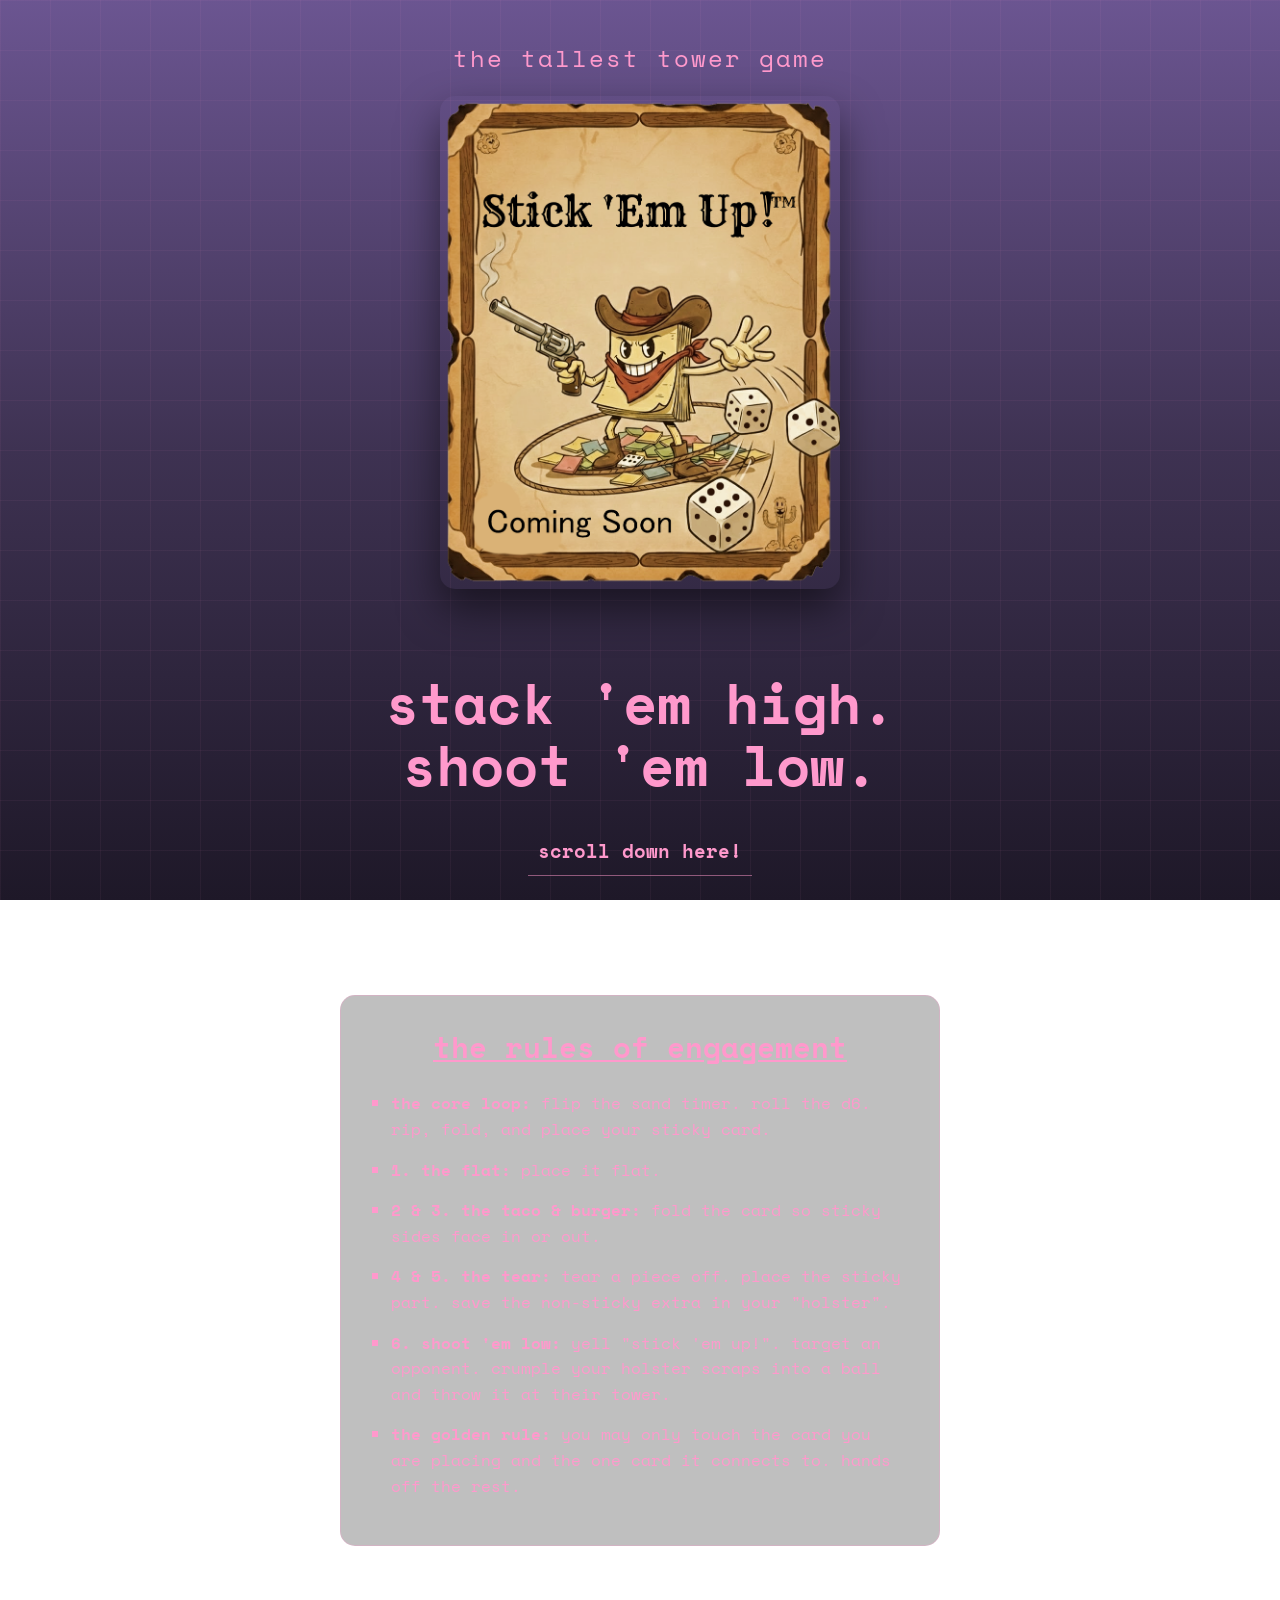
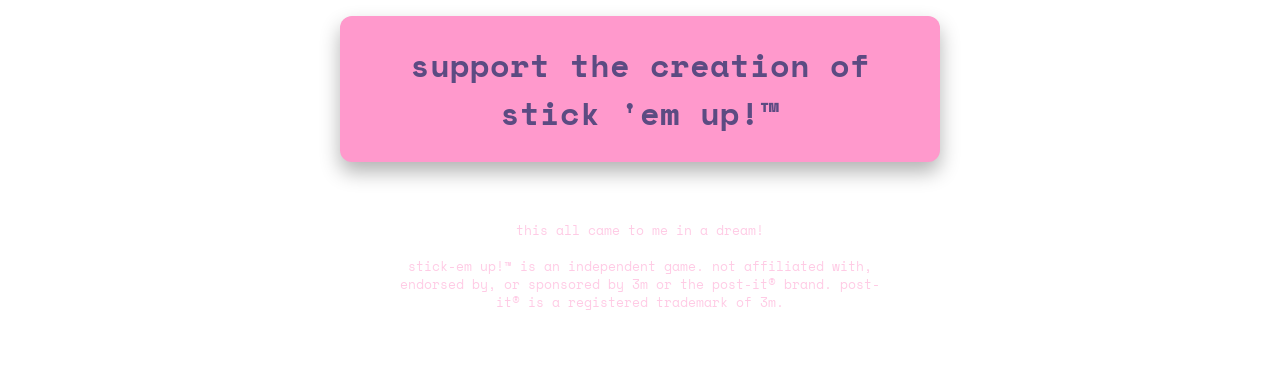
==== index.html @ 01d5fd23 "Update index.html" ====
<!DOCTYPE html>
<html lang="en">
<head>
    <meta charset="UTF-8">
    <meta name="viewport" content="width=device-width, initial-scale=1.0">
    <title>Stick-Em Up!™</title>
    
    <link rel="icon" type="image/png" href="favicon2.png?v=2">
    
    <meta property="og:title" content="Stick-Em Up!™">
    <meta property="og:description" content="stack 'em high. shoot 'em low. support the $1,000 build.">
    <meta property="og:image" content="https://stick-em-up-game.com/22222222222.png">
    <meta property="og:url" content="https://stick-em-up-game.com">
    <meta name="twitter:card" content="summary_large_image">
    <meta name="twitter:image" content="https://stick-em-up-game.com/22222222222.png">

    <link href="https://fonts.googleapis.com/css2?family=Space+Mono:wght@400;700&display=swap" rel="stylesheet">
    <style>
        /* Smooth scrolling behavior for the anchor link */
        html { scroll-behavior: smooth; }
        
        body {
            /* FIXED: Layering the grid ON TOP of the dark gradient */
            background: 
                linear-gradient(rgba(255, 153, 204, 0.05) 1px, transparent 1px),
                linear-gradient(90deg, rgba(255, 153, 204, 0.05) 1px, transparent 1px),
                linear-gradient(180deg, #6b5591 0%, #3e3252 50%, #1e1828 100%);
            background-size: 50px 50px, 50px 50px, 100% 100%;
            background-attachment: fixed; /* Keeps the background in place while scrolling */
            
            color: #ff99cc;
            font-family: 'Space Mono', monospace;
            margin: 0;
            padding: 0;
            text-align: center;
        }
        
        .page-section {
            display: flex;
            flex-direction: column;
            align-items: center;
            justify-content: center;
            min-height: 100vh;
            width: 100%;
            padding: 40px 20px;
            box-sizing: border-box;
            background: transparent; 
        }

        .container { max-width: 600px; width: 100%; position: relative; z-index: 1; }
        
        .tagline { font-size: 1.5rem; letter-spacing: 2px; margin-bottom: 20px; text-transform: lowercase; }
        .poster { max-width: 400px; width: 90%; border-radius: 15px; box-shadow: 0 20px 40px rgba(0,0,0,0.5); margin-bottom: 40px; }
        
        h1 { font-size: clamp(2rem, 8vw, 3.5rem); line-height: 1.1; margin-bottom: 40px; text-transform: lowercase; }
        
        .look-down {
            color: #ff99cc;
            padding: 10px;
            font-size: 1.2rem;
            text-decoration: none; 
            font-weight: bold;
            text-transform: lowercase;
            border-bottom: 1px solid rgba(255, 153, 204, 0.5); 
        }

        .donate-btn {
            background-color: #ff99cc;
            color: #5c4b82;
            padding: 25px 50px;
            border-radius: 12px;
            font-size: 2rem;
            text-decoration: none;
            font-weight: bold;
            text-transform: lowercase;
            box-shadow: 0 10px 20px rgba(0,0,0,0.3);
            margin-top: 40px;
            display: inline-block;
            transition: transform 0.2s ease;
        }
        .donate-btn:hover { transform: scale(1.05); }

        .rules-box {
            background: rgba(0, 0, 0, 0.25);
            border-radius: 15px;
            padding: 30px;
            text-align: left;
            margin-top: 50px; 
            margin-bottom: 30px;
            border: 1px solid rgba(255, 153, 204, 0.3);
            backdrop-filter: blur(5px); 
        }
        .rules-box h2 { margin-top: 0; text-align: center; font-size: 1.8rem; text-decoration: underline; }
        .rules-box ul { padding-left: 20px; font-size: 1rem; line-height: 1.6; }
        .rules-box li { margin-bottom: 15px; list-style-type: square; }
        
        .legal { font-size: 0.8rem; opacity: 0.5; max-width: 500px; margin: 60px auto 40px auto; line-height: 1.4; }
    </style>
</head>
<body>

    <div class="page-section">
        <div class="container">
            <div class="tagline">the tallest tower game</div>
            <img src="22222222222.png" alt="Stick-Em Up!" class="poster">
            <h1>stack 'em high.<br>shoot 'em low.</h1>
            <a href="#the-rules" class="look-down">scroll down here!</a>
        </div>
    </div>

    <div id="the-rules" class="page-section">
        <div class="container">
            
            <div class="rules-box">
                <h2>the rules of engagement</h2>
                <ul>
                    <li><strong>the core loop:</strong> flip the sand timer. roll the d6. rip, fold, and place your sticky card.</li>
                    <li><strong>1. the flat:</strong> place it flat.</li>
                    <li><strong>2 & 3. the taco & burger:</strong> fold the card so sticky sides face in or out.</li>
                    <li><strong>4 & 5. the tear:</strong> tear a piece off. place the sticky part. save the non-sticky extra in your "holster".</li>
                    <li><strong>6. shoot 'em low:</strong> yell "stick 'em up!". target an opponent. crumple your holster scraps into a ball and throw it at their tower.</li>
                    <li><strong>the golden rule:</strong> you may only touch the card you are placing and the one card it connects to. hands off the rest.</li>
                </ul>
            </div>

            <a href="https://www.paypal.com/donate/?hosted_button_id=58CCB878MAVX2" class="donate-btn">
                support the creation of Stick 'Em Up!™
            </a>

            <div class="legal">
                this all came to me in a dream!<br><br>
                stick-em up!™ is an independent game. not affiliated with, endorsed by, or sponsored by 3m or the post-it® brand. post-it® is a registered trademark of 3m.
            </div>

        </div>
    </div>

</body>
</html>
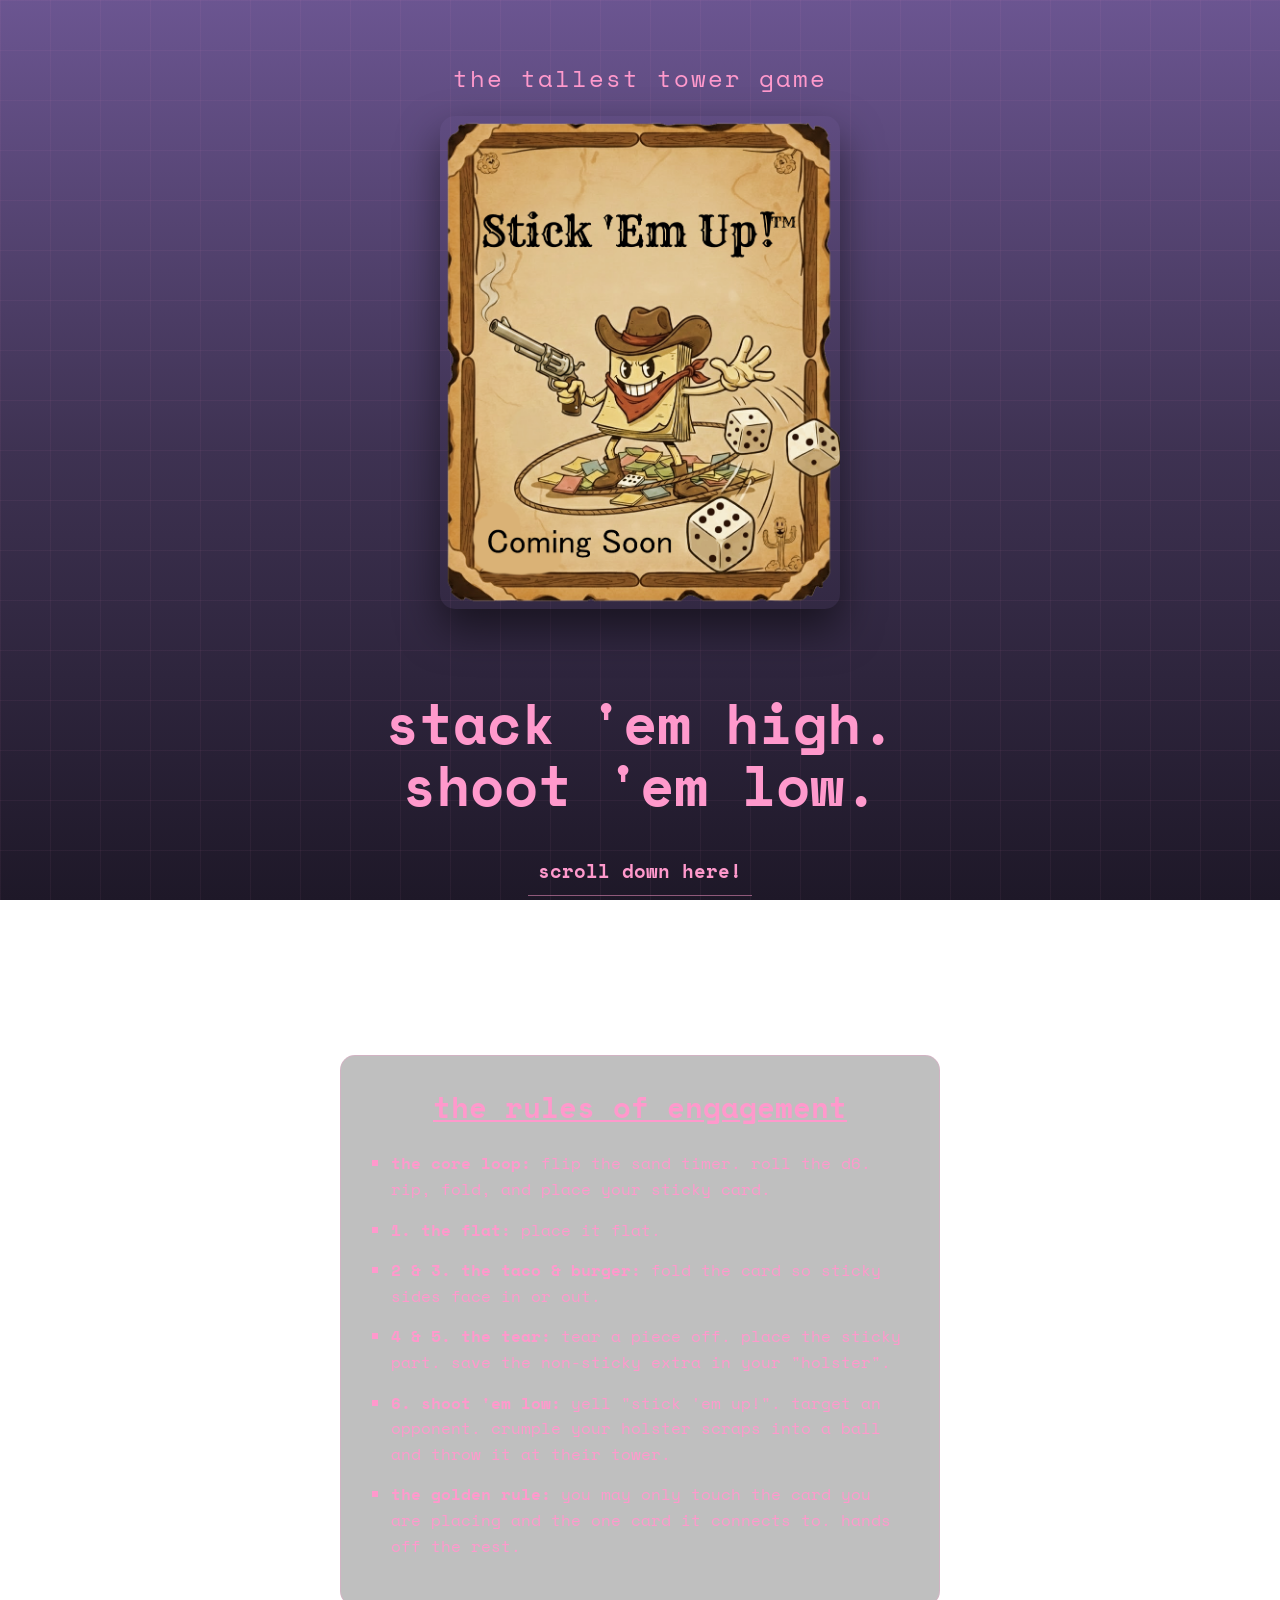
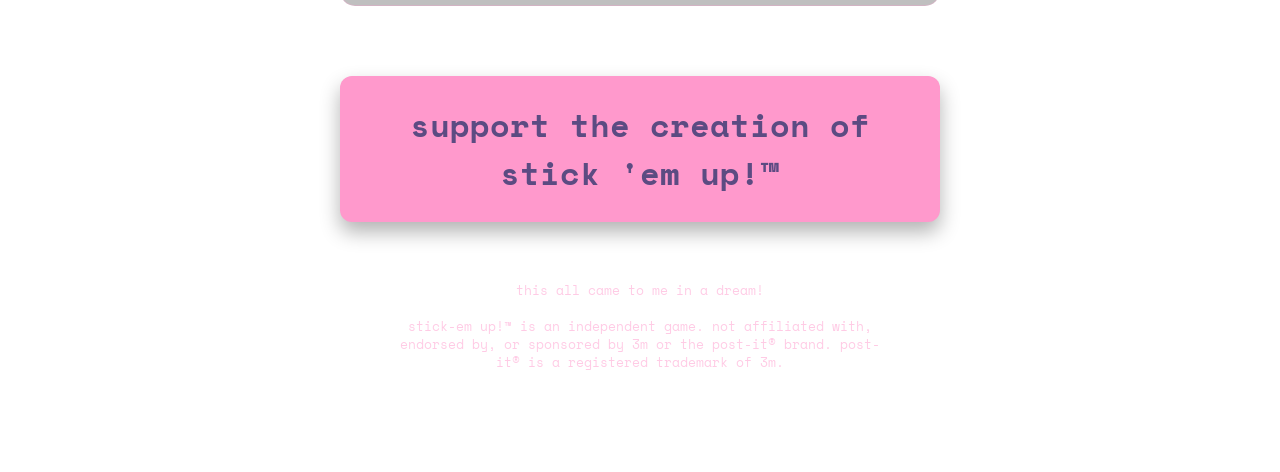
==== commit bdf44ac8: "Update index.html" ====
--- a/index.html
+++ b/index.html
@@ -39,12 +39,16 @@
             display: flex;
             flex-direction: column;
             align-items: center;
-            justify-content: center;
-            min-height: 100vh;
             width: 100%;
-            padding: 40px 20px;
+            padding: 60px 20px;
             box-sizing: border-box;
             background: transparent; 
+        }
+        
+        /* This makes ONLY the top section tall, removing the gap below */
+        .page-section:first-of-type {
+            min-height: 90vh;
+            justify-content: center;
         }
 
         .container { max-width: 600px; width: 100%; position: relative; z-index: 1; }
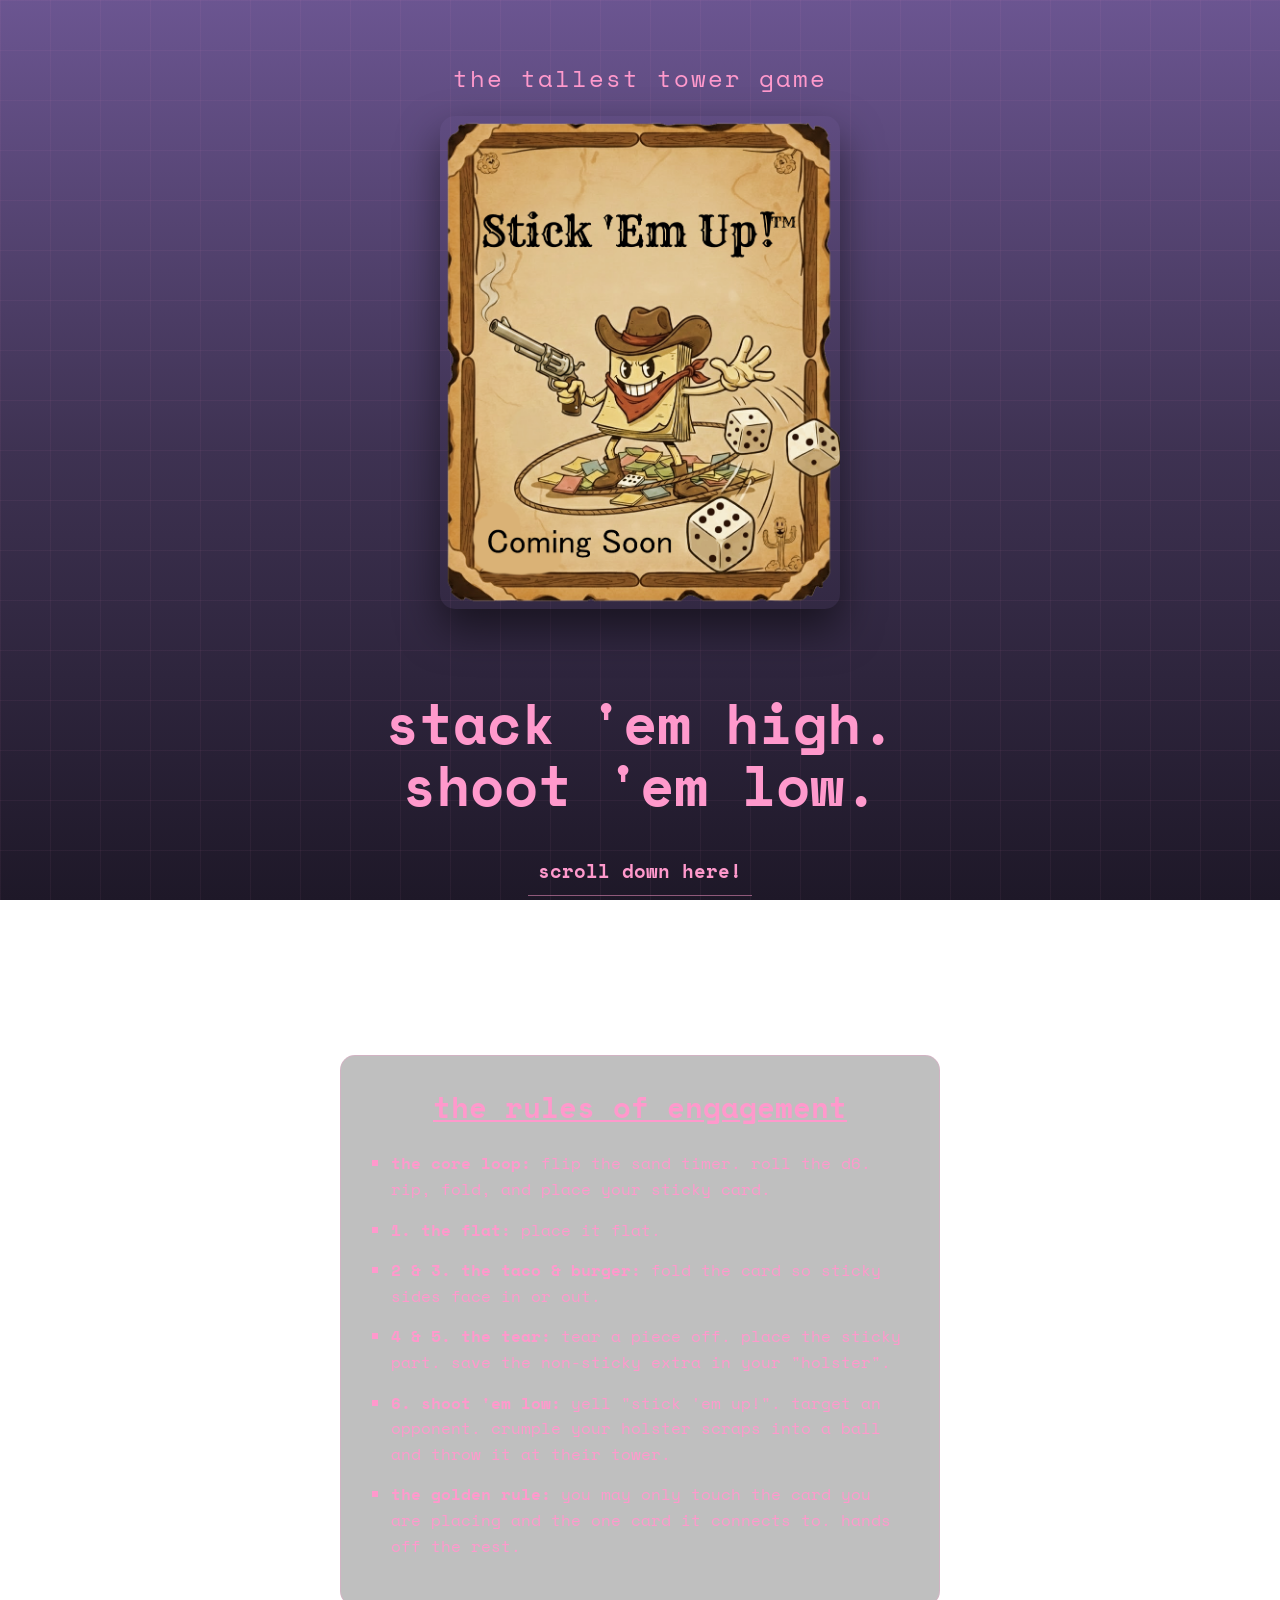
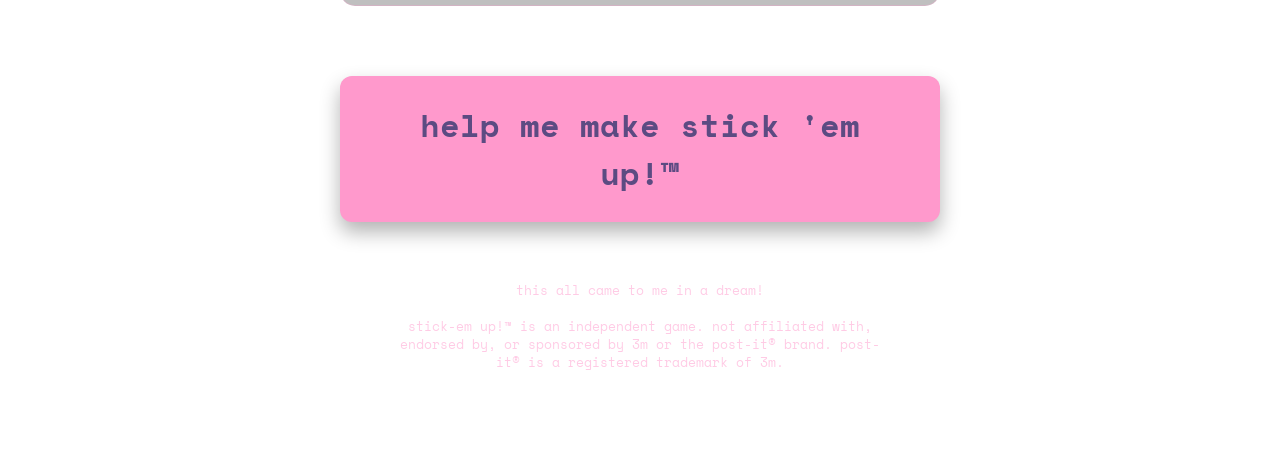
==== commit b3cbd78d: "Update index.html" ====
--- a/index.html
+++ b/index.html
@@ -128,7 +128,7 @@
             </div>
 
             <a href="https://www.paypal.com/donate/?hosted_button_id=58CCB878MAVX2" class="donate-btn">
-                support the creation of Stick 'Em Up!™
+                help me make Stick 'Em Up!™
             </a>
 
             <div class="legal">
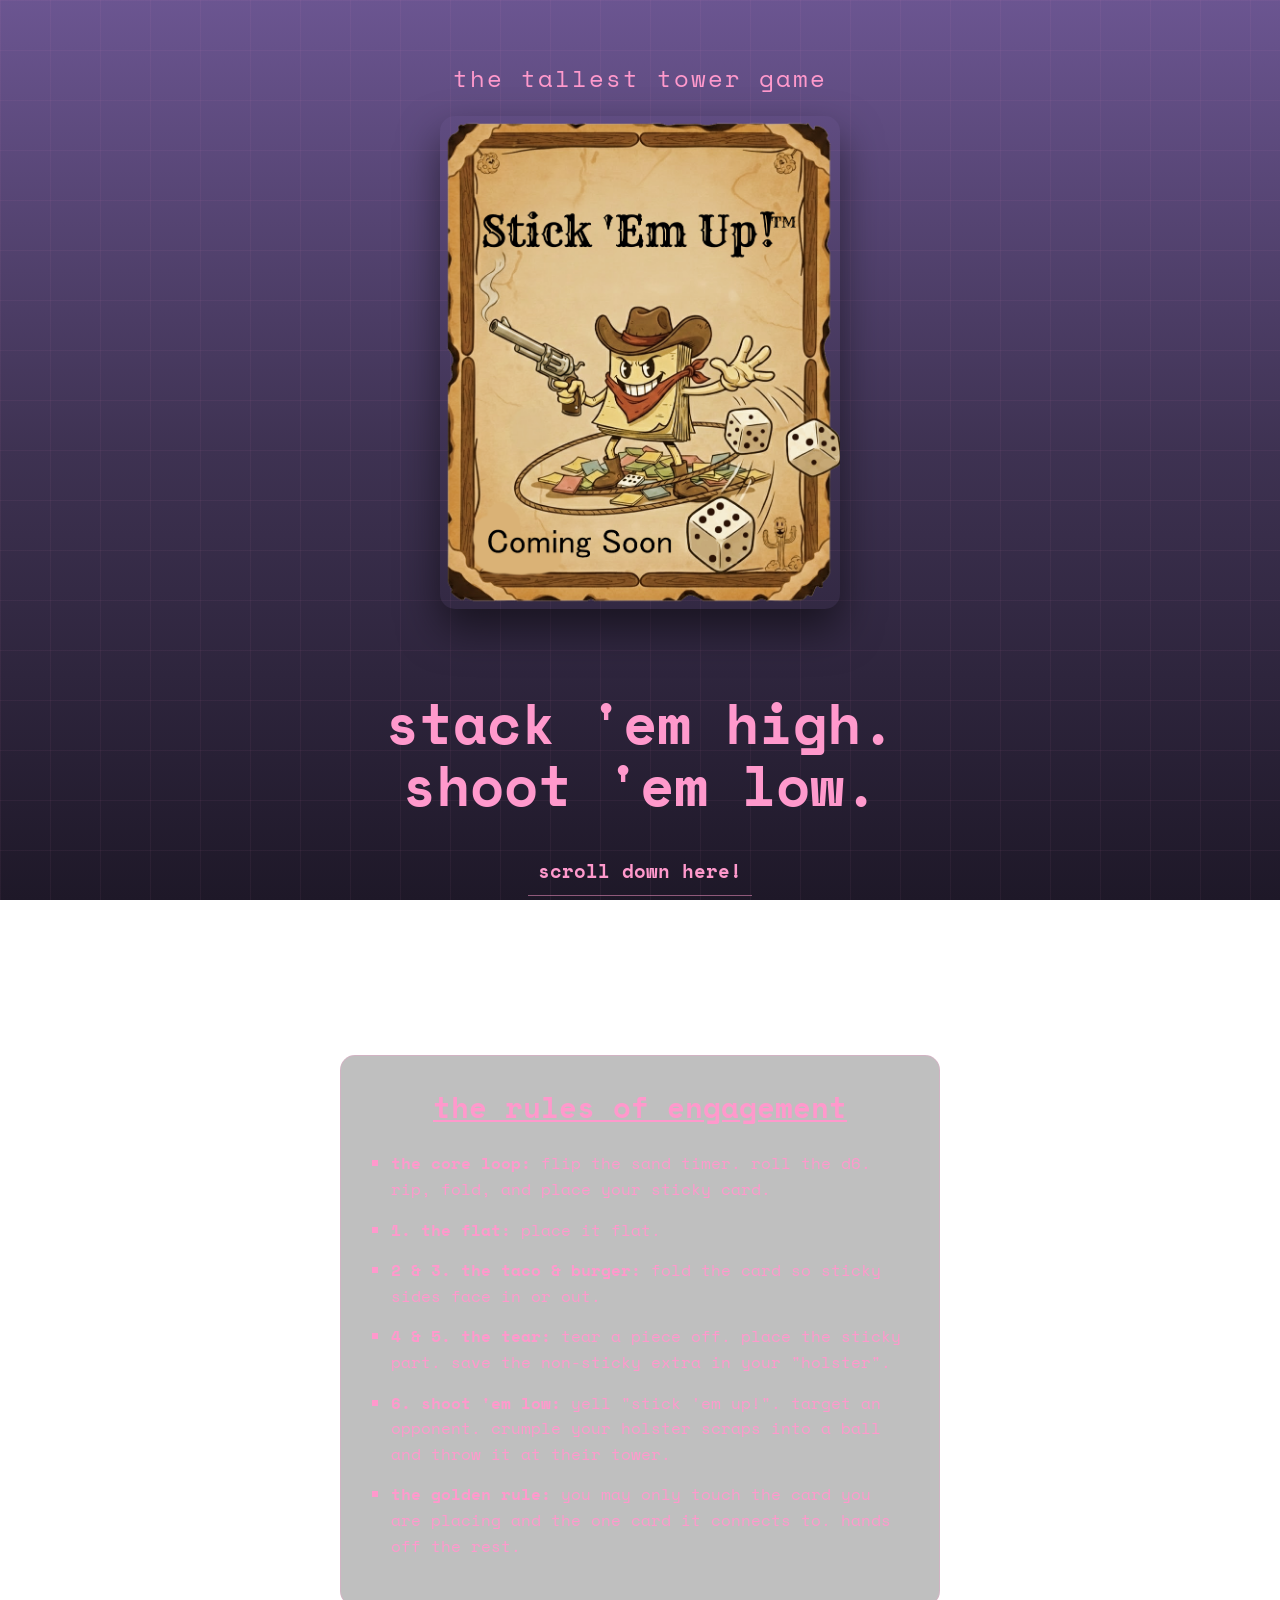
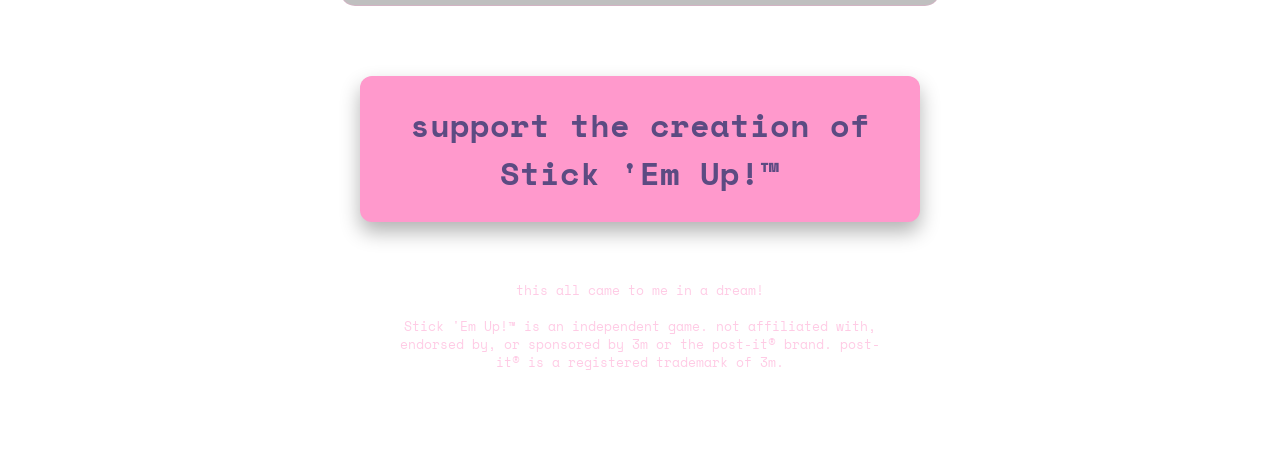
==== commit 14ecbff3: "Update index.html" ====
--- a/index.html
+++ b/index.html
@@ -3,11 +3,11 @@
 <head>
     <meta charset="UTF-8">
     <meta name="viewport" content="width=device-width, initial-scale=1.0">
-    <title>Stick-Em Up!™</title>
+    <title>Stick 'Em Up!™</title>
     
     <link rel="icon" type="image/png" href="favicon2.png?v=2">
     
-    <meta property="og:title" content="Stick-Em Up!™">
+    <meta property="og:title" content="Stick 'Em Up!™">
     <meta property="og:description" content="stack 'em high. shoot 'em low. support the $1,000 build.">
     <meta property="og:image" content="https://stick-em-up-game.com/22222222222.png">
     <meta property="og:url" content="https://stick-em-up-game.com">
@@ -20,7 +20,7 @@
         html { scroll-behavior: smooth; }
         
         body {
-            /* FIXED: Layering the grid ON TOP of the dark gradient */
+            /* Layering the grid ON TOP of the dark gradient */
             background: 
                 linear-gradient(rgba(255, 153, 204, 0.05) 1px, transparent 1px),
                 linear-gradient(90deg, rgba(255, 153, 204, 0.05) 1px, transparent 1px),
@@ -35,6 +35,7 @@
             text-align: center;
         }
         
+        /* FIXED GAP: Top section gets min-height, bottom section just hugs the content */
         .page-section {
             display: flex;
             flex-direction: column;
@@ -45,7 +46,6 @@
             background: transparent; 
         }
         
-        /* This makes ONLY the top section tall, removing the gap below */
         .page-section:first-of-type {
             min-height: 90vh;
             justify-content: center;
@@ -106,7 +106,7 @@
     <div class="page-section">
         <div class="container">
             <div class="tagline">the tallest tower game</div>
-            <img src="22222222222.png" alt="Stick-Em Up!" class="poster">
+            <img src="22222222222.png" alt="Stick 'Em Up!" class="poster">
             <h1>stack 'em high.<br>shoot 'em low.</h1>
             <a href="#the-rules" class="look-down">scroll down here!</a>
         </div>
@@ -127,13 +127,14 @@
                 </ul>
             </div>
 
-            <a href="https://www.paypal.com/donate/?hosted_button_id=58CCB878MAVX2" class="donate-btn">
-                help me make Stick 'Em Up!™
+            <a href="https://ko-fi.com/stickemupgame" target="_blank" class="donate-btn">
+                support the creation of<br>
+                <span style="text-transform: none;">Stick 'Em Up!™</span>
             </a>
 
             <div class="legal">
                 this all came to me in a dream!<br><br>
-                stick-em up!™ is an independent game. not affiliated with, endorsed by, or sponsored by 3m or the post-it® brand. post-it® is a registered trademark of 3m.
+                Stick 'Em Up!™ is an independent game. not affiliated with, endorsed by, or sponsored by 3m or the post-it® brand. post-it® is a registered trademark of 3m.
             </div>
 
         </div>
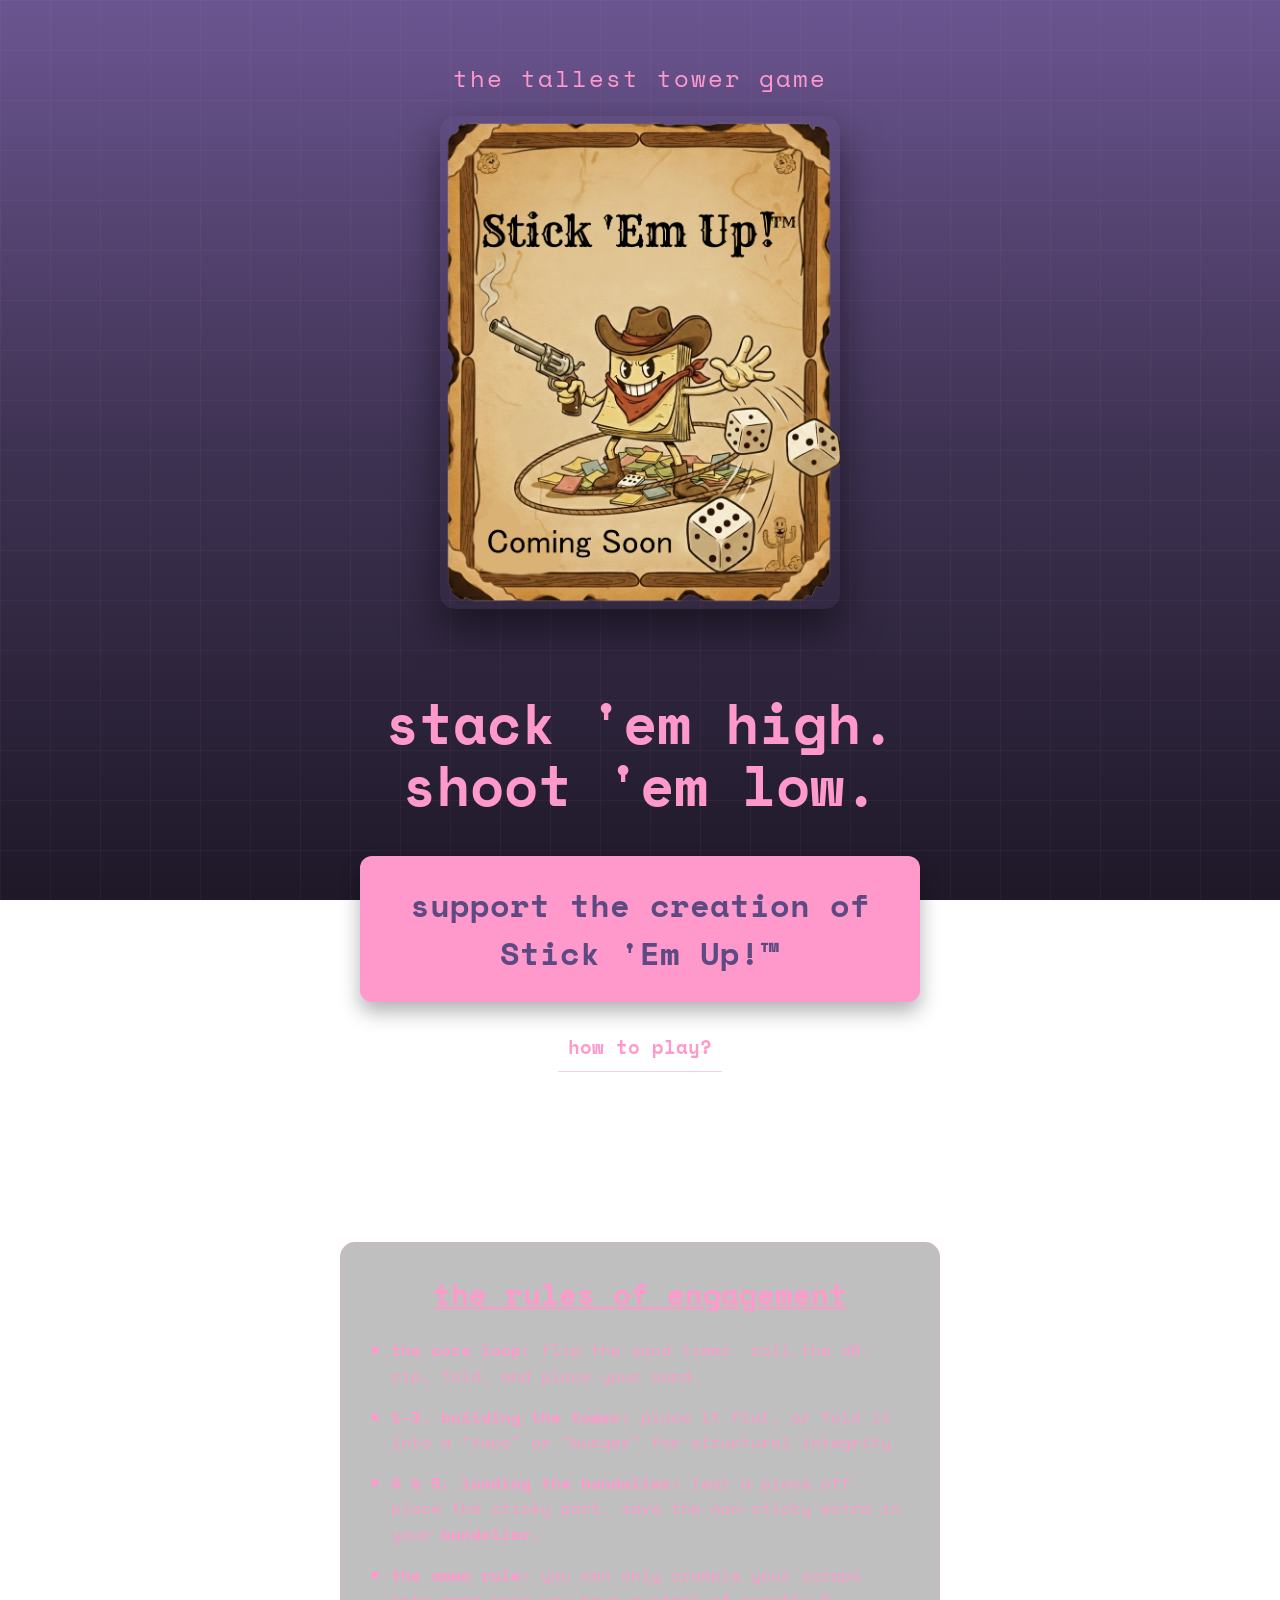
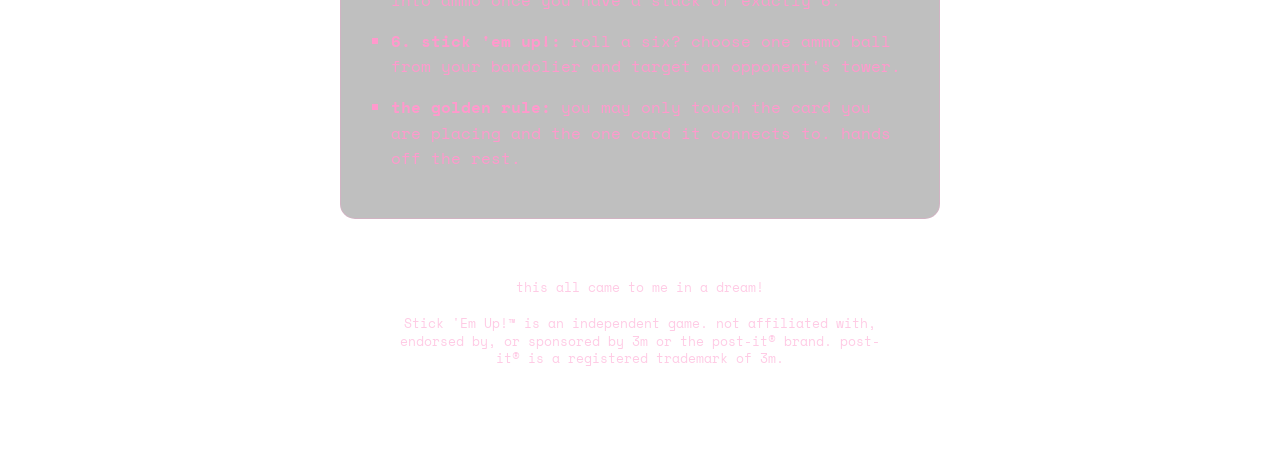
==== commit 87b5dd57: "Update index.html" ====
--- a/index.html
+++ b/index.html
@@ -5,7 +5,7 @@
     <meta name="viewport" content="width=device-width, initial-scale=1.0">
     <title>Stick 'Em Up!™</title>
     
-    <link rel="icon" type="image/png" href="favicon2.png?v=2">
+    <link rel="icon" type="image/png" href="favicon3.png?v=2">
     
     <meta property="og:title" content="Stick 'Em Up!™">
     <meta property="og:description" content="stack 'em high. shoot 'em low. support the $1,000 build.">
@@ -65,7 +65,9 @@
             text-decoration: none; 
             font-weight: bold;
             text-transform: lowercase;
-            border-bottom: 1px solid rgba(255, 153, 204, 0.5); 
+            border-bottom: 1px solid rgba(255, 153, 204, 0.5);
+            margin-top: 20px;
+            display: inline-block;
         }
 
         .donate-btn {
@@ -78,7 +80,6 @@
             font-weight: bold;
             text-transform: lowercase;
             box-shadow: 0 10px 20px rgba(0,0,0,0.3);
-            margin-top: 40px;
             display: inline-block;
             transition: transform 0.2s ease;
         }
@@ -108,7 +109,13 @@
             <div class="tagline">the tallest tower game</div>
             <img src="22222222222.png" alt="Stick 'Em Up!" class="poster">
             <h1>stack 'em high.<br>shoot 'em low.</h1>
-            <a href="#the-rules" class="look-down">scroll down here!</a>
+            
+            <a href="https://ko-fi.com/stickemupgame" target="_blank" class="donate-btn">
+                support the creation of<br>
+                <span style="text-transform: none;">Stick 'Em Up!™</span>
+            </a>
+            <br>
+            <a href="#the-rules" class="look-down">how to play?</a>
         </div>
     </div>
 
@@ -118,19 +125,14 @@
             <div class="rules-box">
                 <h2>the rules of engagement</h2>
                 <ul>
-                    <li><strong>the core loop:</strong> flip the sand timer. roll the d6. rip, fold, and place your sticky card.</li>
-                    <li><strong>1. the flat:</strong> place it flat.</li>
-                    <li><strong>2 & 3. the taco & burger:</strong> fold the card so sticky sides face in or out.</li>
-                    <li><strong>4 & 5. the tear:</strong> tear a piece off. place the sticky part. save the non-sticky extra in your "holster".</li>
-                    <li><strong>6. shoot 'em low:</strong> yell "stick 'em up!". target an opponent. crumple your holster scraps into a ball and throw it at their tower.</li>
+                    <li><strong>the core loop:</strong> flip the sand timer. roll the d6. rip, fold, and place your card.</li>
+                    <li><strong>1-3. building the tower:</strong> place it flat, or fold it into a "taco" or "burger" for structural integrity.</li>
+                    <li><strong>4 & 5. loading the bandolier:</strong> tear a piece off. place the sticky part. save the non-sticky extra in your <strong>bandolier</strong>.</li>
+                    <li><strong>the ammo rule:</strong> you can only crumple your scraps into ammo once you have a stack of exactly 6.</li>
+                    <li><strong>6. stick 'em up!:</strong> roll a six? choose one ammo ball from your bandolier and target an opponent's tower.</li>
                     <li><strong>the golden rule:</strong> you may only touch the card you are placing and the one card it connects to. hands off the rest.</li>
                 </ul>
             </div>
-
-            <a href="https://ko-fi.com/stickemupgame" target="_blank" class="donate-btn">
-                support the creation of<br>
-                <span style="text-transform: none;">Stick 'Em Up!™</span>
-            </a>
 
             <div class="legal">
                 this all came to me in a dream!<br><br>
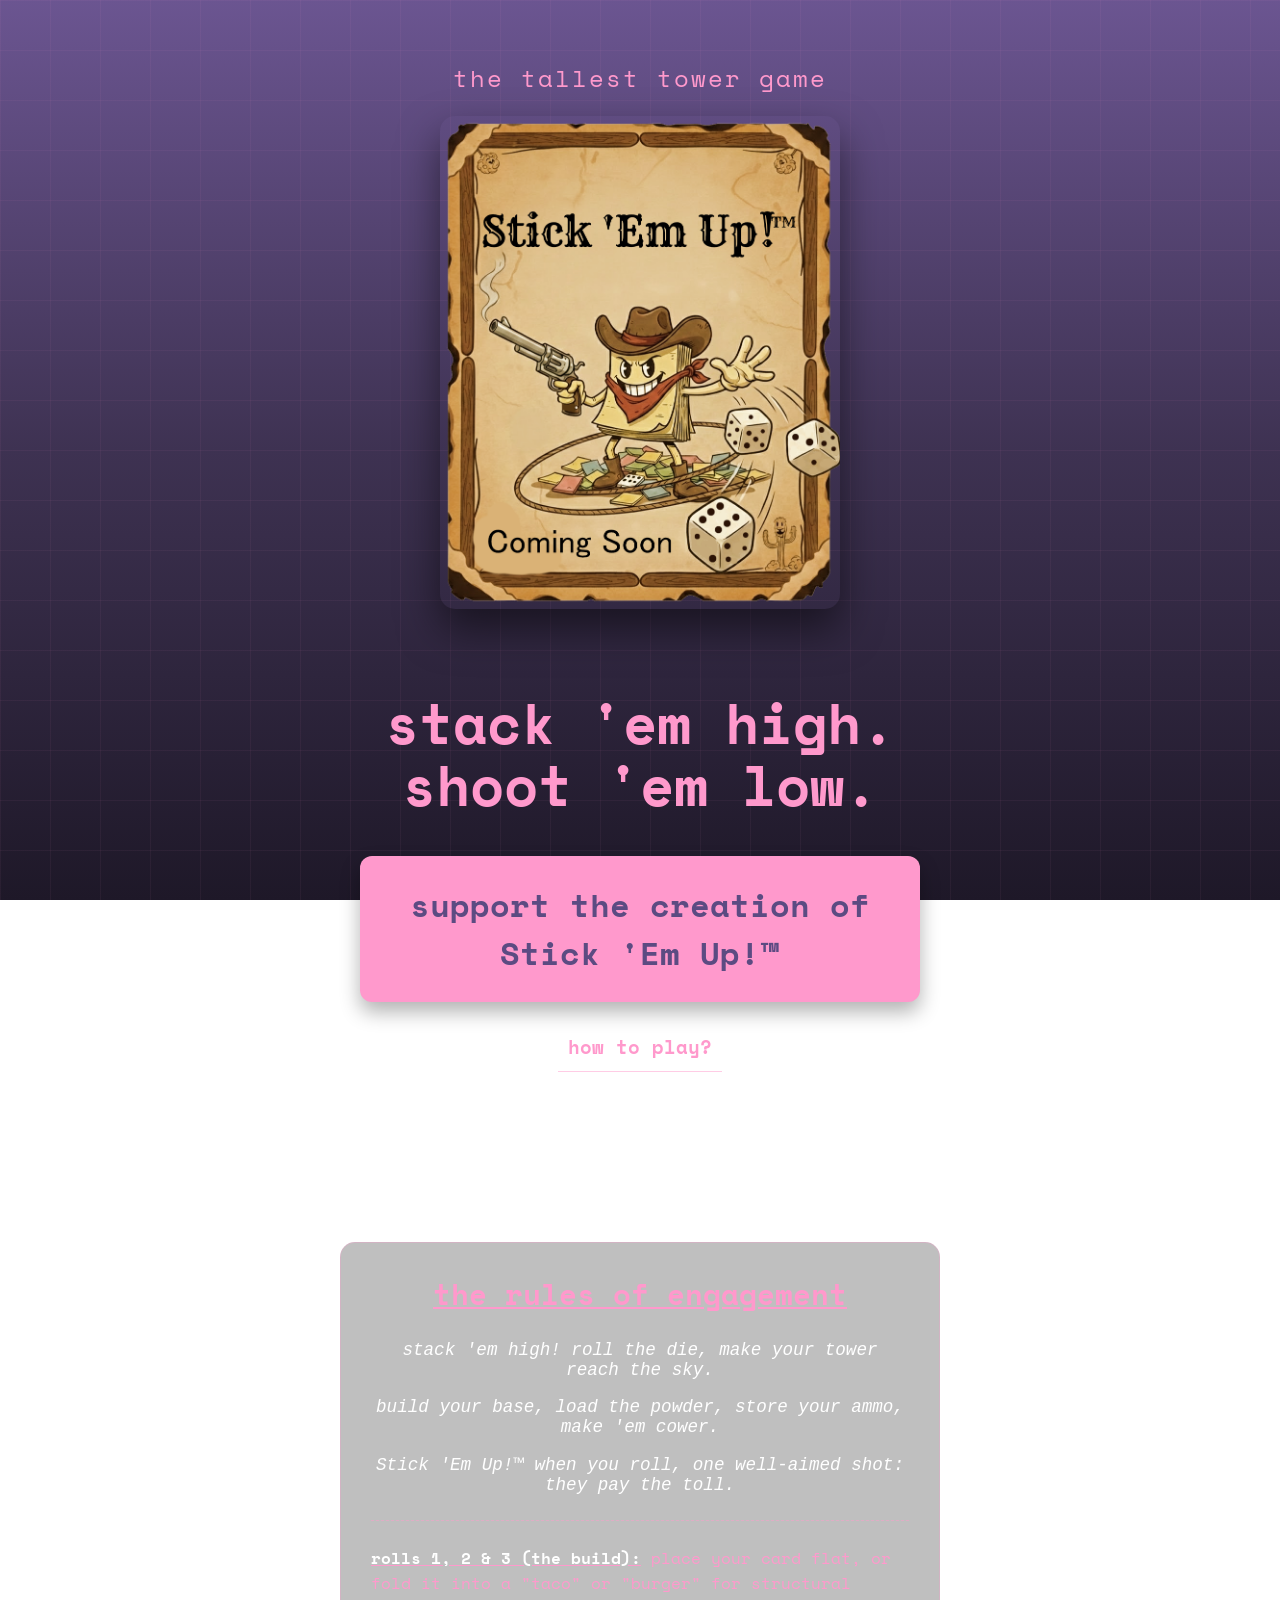
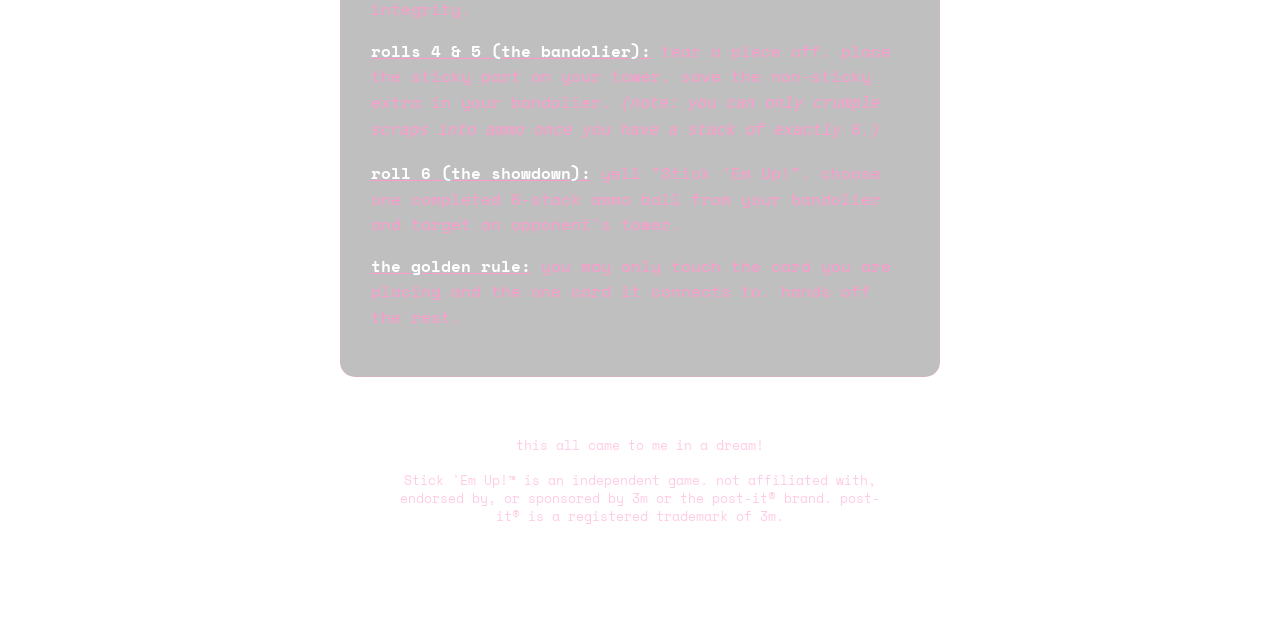
==== commit 6611d0df: "Update index.html" ====
--- a/index.html
+++ b/index.html
@@ -95,9 +95,16 @@
             border: 1px solid rgba(255, 153, 204, 0.3);
             backdrop-filter: blur(5px); 
         }
-        .rules-box h2 { margin-top: 0; text-align: center; font-size: 1.8rem; text-decoration: underline; }
-        .rules-box ul { padding-left: 20px; font-size: 1rem; line-height: 1.6; }
-        .rules-box li { margin-bottom: 15px; list-style-type: square; }
+        .rules-box h2 { margin-top: 0; text-align: center; font-size: 1.8rem; text-decoration: underline; margin-bottom: 25px; }
+        
+        /* NEW STYLES FOR THE REFINED RULES */
+        .rhyme-rules { margin-bottom: 25px; }
+        .rhyme-rules p { text-align: center; font-size: 1.1rem; font-style: italic; margin-bottom: 10px; color: #fff; }
+        
+        .rule-divider { border: 0; border-top: 1px dashed rgba(255, 153, 204, 0.5); margin: 25px 0; }
+        
+        .dice-rules p { margin-bottom: 15px; font-size: 1rem; line-height: 1.6; }
+        .dice-rules strong { color: #fff; text-decoration: underline; text-decoration-color: #ff99cc; }
         
         .legal { font-size: 0.8rem; opacity: 0.5; max-width: 500px; margin: 60px auto 40px auto; line-height: 1.4; }
     </style>
@@ -124,14 +131,21 @@
             
             <div class="rules-box">
                 <h2>the rules of engagement</h2>
-                <ul>
-                    <li><strong>the core loop:</strong> flip the sand timer. roll the d6. rip, fold, and place your card.</li>
-                    <li><strong>1-3. building the tower:</strong> place it flat, or fold it into a "taco" or "burger" for structural integrity.</li>
-                    <li><strong>4 & 5. loading the bandolier:</strong> tear a piece off. place the sticky part. save the non-sticky extra in your <strong>bandolier</strong>.</li>
-                    <li><strong>the ammo rule:</strong> you can only crumple your scraps into ammo once you have a stack of exactly 6.</li>
-                    <li><strong>6. stick 'em up!:</strong> roll a six? choose one ammo ball from your bandolier and target an opponent's tower.</li>
-                    <li><strong>the golden rule:</strong> you may only touch the card you are placing and the one card it connects to. hands off the rest.</li>
-                </ul>
+                
+                <div class="rhyme-rules">
+                    <p>stack 'em high! roll the die, make your tower reach the sky.</p>
+                    <p>build your base, load the powder, store your ammo, make 'em cower.</p>
+                    <p>Stick 'Em Up!™ when you roll, one well-aimed shot: they pay the toll.</p>
+                </div>
+
+                <hr class="rule-divider">
+
+                <div class="dice-rules">
+                    <p><strong>rolls 1, 2 & 3 (the build):</strong> place your card flat, or fold it into a "taco" or "burger" for structural integrity.</p>
+                    <p><strong>rolls 4 & 5 (the bandolier):</strong> tear a piece off. place the sticky part on your tower. save the non-sticky extra in your bandolier. <em>(note: you can only crumple scraps into ammo once you have a stack of exactly 6.)</em></p>
+                    <p><strong>roll 6 (the showdown):</strong> yell "Stick 'Em Up!". choose one completed 6-stack ammo ball from your bandolier and target an opponent's tower.</p>
+                    <p><strong>the golden rule:</strong> you may only touch the card you are placing and the one card it connects to. hands off the rest.</p>
+                </div>
             </div>
 
             <div class="legal">
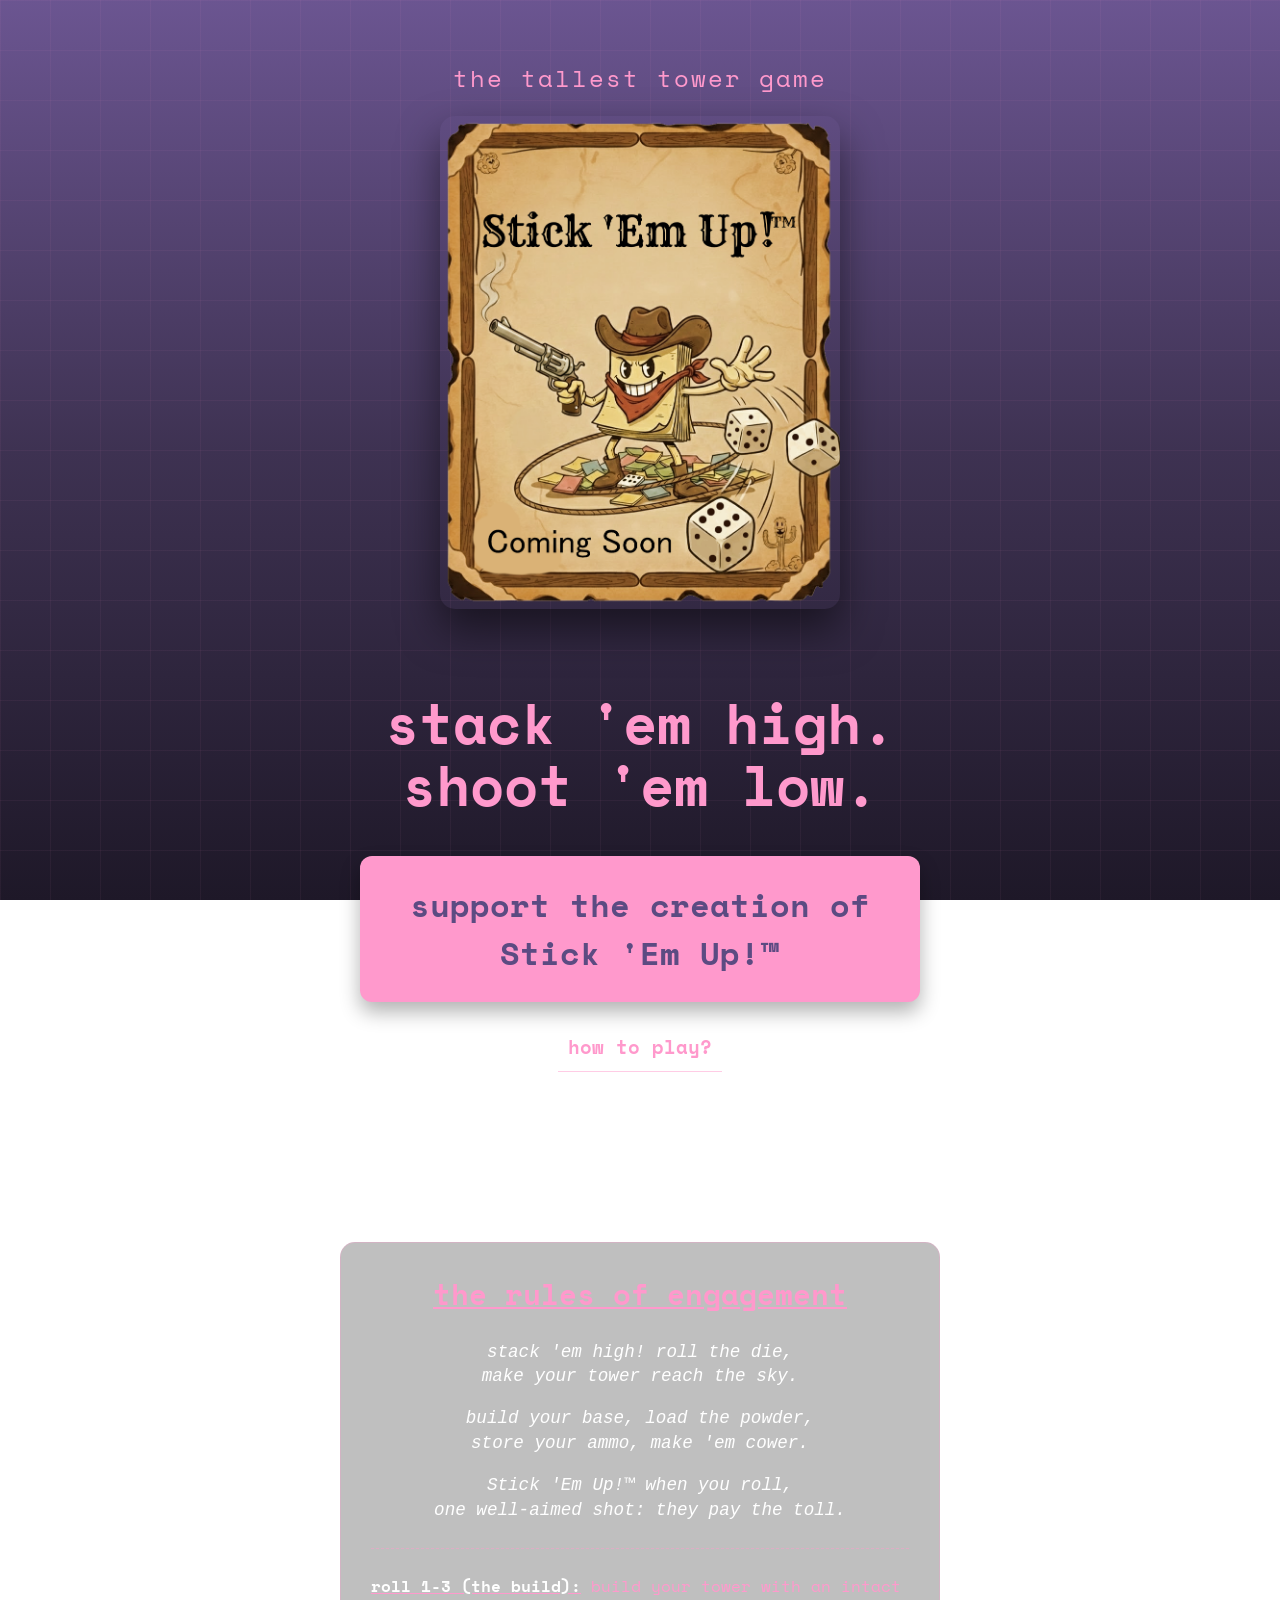
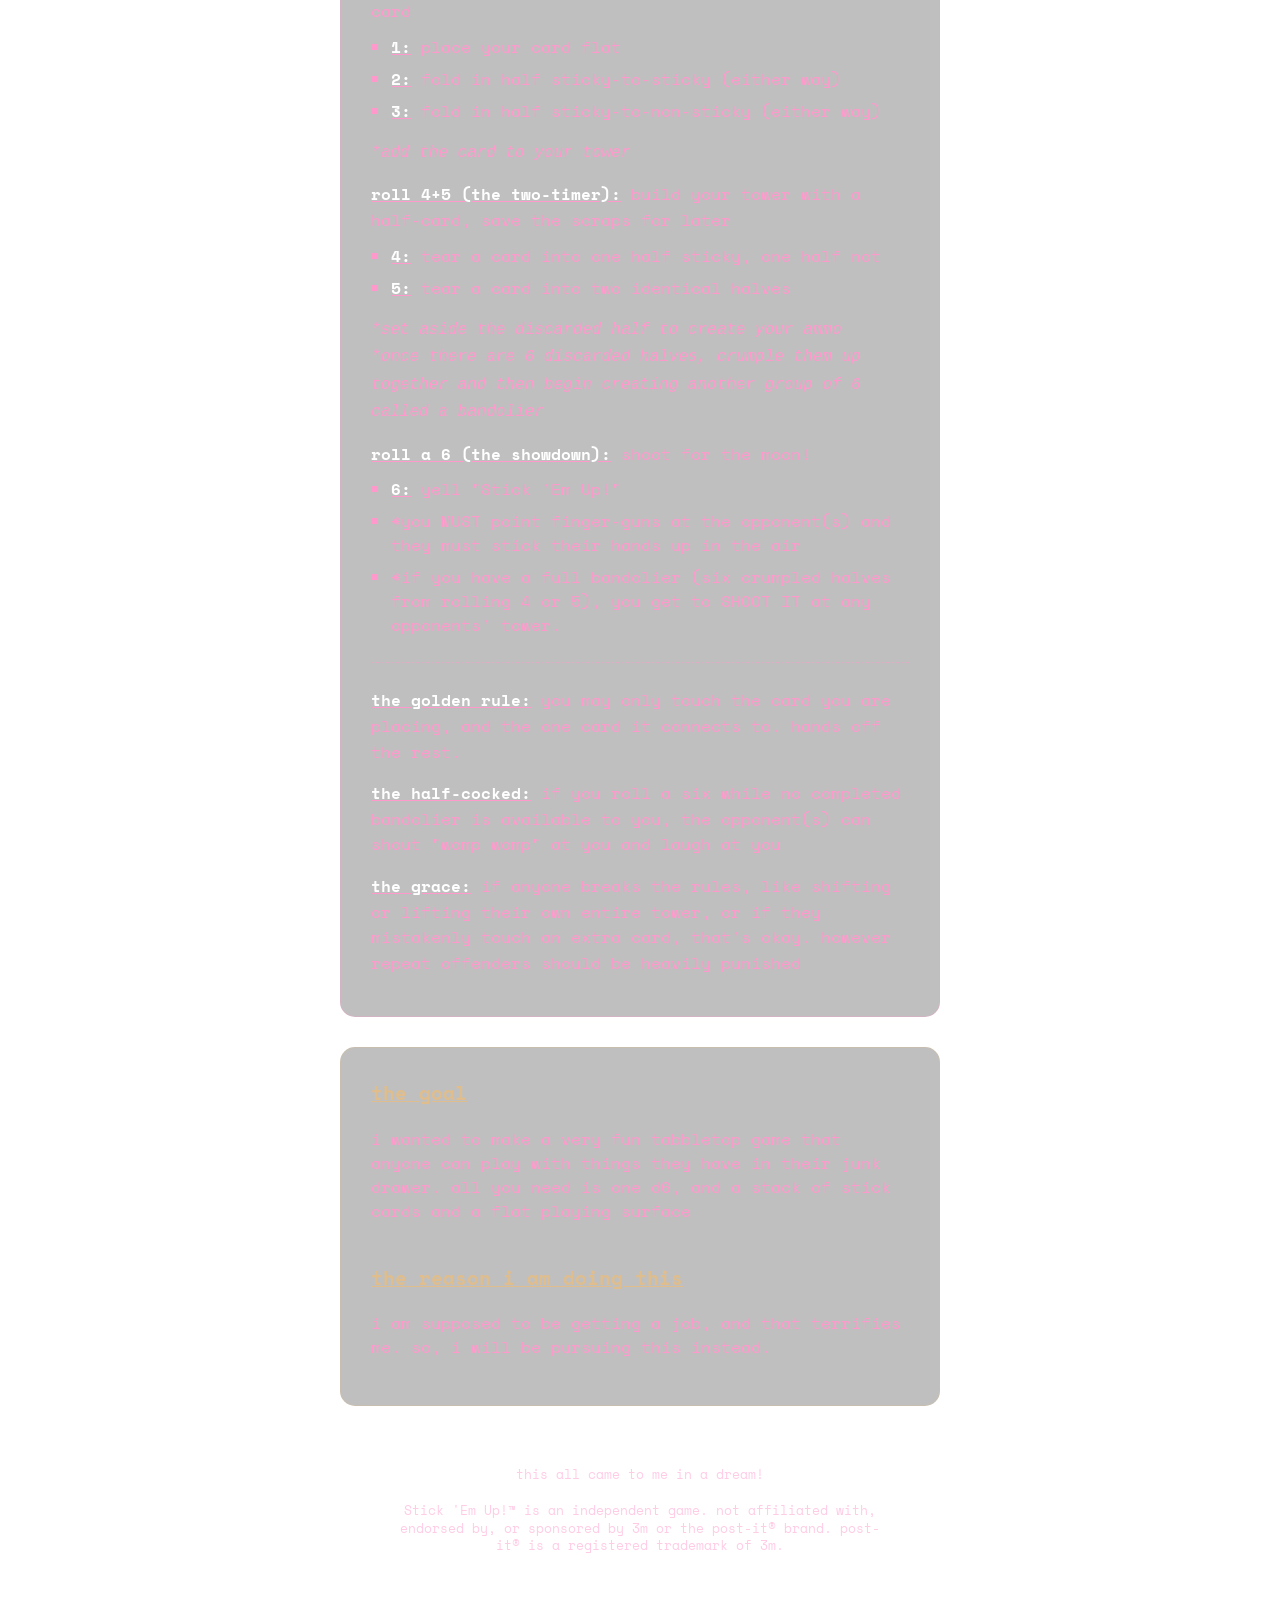
==== commit 4875eec7: "Update index.html" ====
--- a/index.html
+++ b/index.html
@@ -85,7 +85,7 @@
         }
         .donate-btn:hover { transform: scale(1.05); }
 
-        .rules-box {
+        .rules-box, .creator-note {
             background: rgba(0, 0, 0, 0.25);
             border-radius: 15px;
             padding: 30px;
@@ -95,15 +95,23 @@
             border: 1px solid rgba(255, 153, 204, 0.3);
             backdrop-filter: blur(5px); 
         }
+
+        .creator-note {
+            margin-top: 20px;
+            border-color: rgba(223, 189, 140, 0.3); /* Subtle parchment tint */
+        }
+
         .rules-box h2 { margin-top: 0; text-align: center; font-size: 1.8rem; text-decoration: underline; margin-bottom: 25px; }
-        
-        /* NEW STYLES FOR THE REFINED RULES */
+        .creator-note h3 { color: #DFBD8C; font-size: 1.2rem; margin-top: 0; text-transform: lowercase; text-decoration: underline; }
+        
         .rhyme-rules { margin-bottom: 25px; }
-        .rhyme-rules p { text-align: center; font-size: 1.1rem; font-style: italic; margin-bottom: 10px; color: #fff; }
+        .rhyme-rules p { text-align: center; font-size: 1.1rem; font-style: italic; margin-bottom: 15px; color: #fff; line-height: 1.4; }
         
         .rule-divider { border: 0; border-top: 1px dashed rgba(255, 153, 204, 0.5); margin: 25px 0; }
         
-        .dice-rules p { margin-bottom: 15px; font-size: 1rem; line-height: 1.6; }
+        .dice-rules p { margin-bottom: 10px; font-size: 1rem; line-height: 1.6; }
+        .dice-rules ul { margin-top: 0; margin-bottom: 15px; padding-left: 20px; }
+        .dice-rules li { margin-bottom: 8px; list-style-type: square; }
         .dice-rules strong { color: #fff; text-decoration: underline; text-decoration-color: #ff99cc; }
         
         .legal { font-size: 0.8rem; opacity: 0.5; max-width: 500px; margin: 60px auto 40px auto; line-height: 1.4; }
@@ -133,19 +141,51 @@
                 <h2>the rules of engagement</h2>
                 
                 <div class="rhyme-rules">
-                    <p>stack 'em high! roll the die, make your tower reach the sky.</p>
-                    <p>build your base, load the powder, store your ammo, make 'em cower.</p>
-                    <p>Stick 'Em Up!™ when you roll, one well-aimed shot: they pay the toll.</p>
+                    <p>stack 'em high! roll the die,<br>make your tower reach the sky.</p>
+                    <p>build your base, load the powder,<br>store your ammo, make 'em cower.</p>
+                    <p>Stick 'Em Up!™ when you roll,<br>one well-aimed shot: they pay the toll.</p>
                 </div>
 
                 <hr class="rule-divider">
 
                 <div class="dice-rules">
-                    <p><strong>rolls 1, 2 & 3 (the build):</strong> place your card flat, or fold it into a "taco" or "burger" for structural integrity.</p>
-                    <p><strong>rolls 4 & 5 (the bandolier):</strong> tear a piece off. place the sticky part on your tower. save the non-sticky extra in your bandolier. <em>(note: you can only crumple scraps into ammo once you have a stack of exactly 6.)</em></p>
-                    <p><strong>roll 6 (the showdown):</strong> yell "Stick 'Em Up!". choose one completed 6-stack ammo ball from your bandolier and target an opponent's tower.</p>
-                    <p><strong>the golden rule:</strong> you may only touch the card you are placing and the one card it connects to. hands off the rest.</p>
+                    <p><strong>roll 1-3 (the build):</strong> build your tower with an intact card</p>
+                    <ul>
+                        <li><strong>1:</strong> place your card flat</li>
+                        <li><strong>2:</strong> fold in half sticky-to-sticky (either way)</li>
+                        <li><strong>3:</strong> fold in half sticky-to-non-sticky (either way)</li>
+                    </ul>
+                    <p><em>*add the card to your tower</em></p>
+
+                    <p><strong>roll 4+5 (the two-timer):</strong> build your tower with a half-card, save the scraps for later</p>
+                    <ul>
+                        <li><strong>4:</strong> tear a card into one half sticky, one half not</li>
+                        <li><strong>5:</strong> tear a card into two identical halves</li>
+                    </ul>
+                    <p><em>*set aside the discarded half to create your ammo</em><br>
+                    <em>*once there are 6 discarded halves, crumple them up together and then begin creating another group of 6 called a bandolier</em></p>
+
+                    <p><strong>roll a 6 (the showdown):</strong> shoot for the moon!</p>
+                    <ul>
+                        <li><strong>6:</strong> yell "Stick 'Em Up!"</li>
+                        <li>*you MUST point finger-guns at the opponent(s) and they must stick their hands up in the air</li>
+                        <li>*if you have a full bandolier (six crumpled halves from rolling 4 or 5), you get to SHOOT IT at any opponents' tower.</li>
+                    </ul>
+                    
+                    <hr class="rule-divider">
+                    
+                    <p><strong>the golden rule:</strong> you may only touch the card you are placing, and the one card it connects to. hands off the rest.</p>
+                    <p><strong>the half-cocked:</strong> if you roll a six while no completed bandolier is available to you, the opponent(s) can shout "womp womp" at you and laugh at you</p>
+                    <p><strong>the grace:</strong> if anyone breaks the rules, like shifting or lifting their own entire tower, or if they mistakenly touch an extra card, that's okay. however repeat offenders should be heavily punished</p>
                 </div>
+            </div>
+
+            <div class="creator-note">
+                <h3>the goal</h3>
+                <p>i wanted to make a very fun tabbletop game that anyone can play with things they have in their junk drawer. all you need is one d6, and a stack of stick cards and a flat playing surface</p>
+                <br>
+                <h3>the reason i am doing this</h3>
+                <p>i am supposed to be getting a job, and that terrifies me. so, i will be pursuing this instead.</p>
             </div>
 
             <div class="legal">
